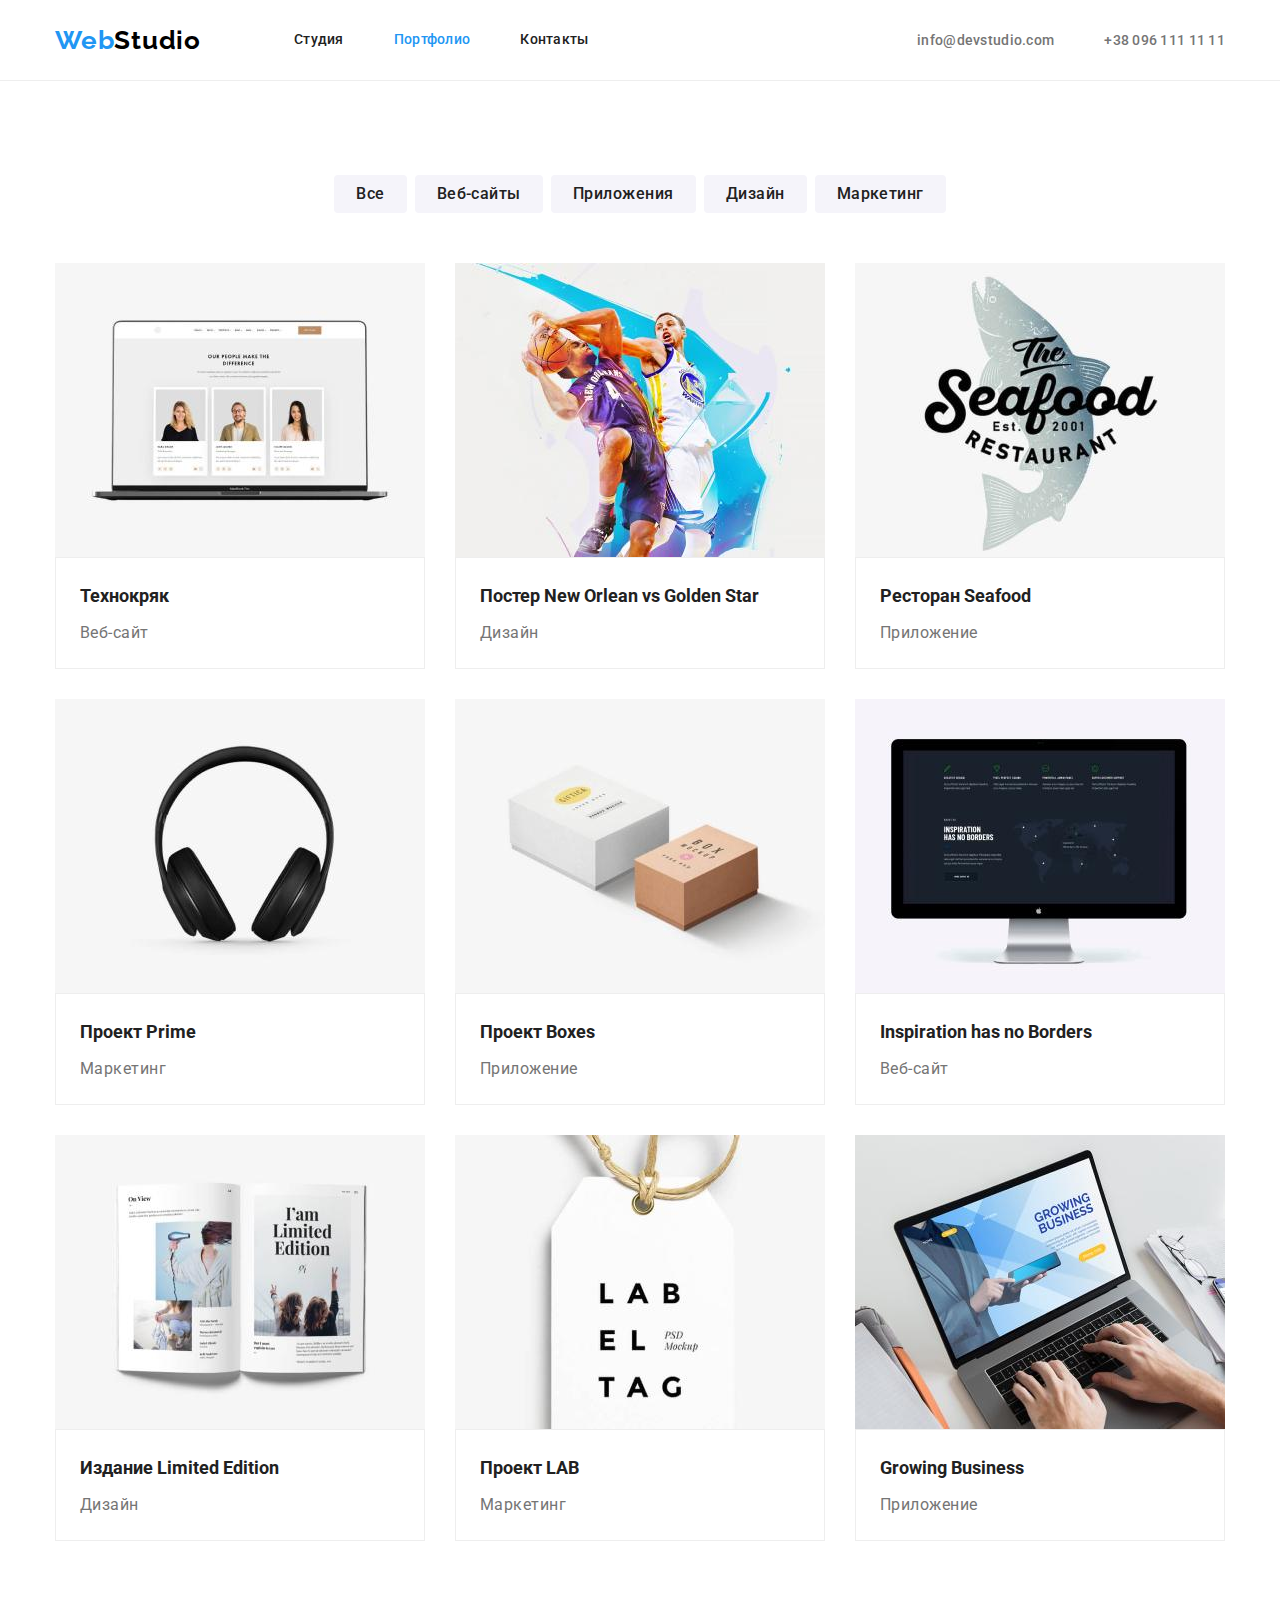
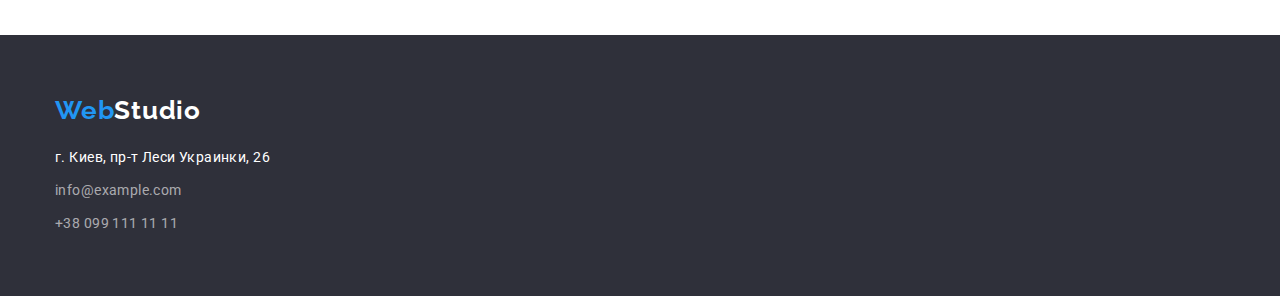
==== portfolio.html @ 88c83467 "copied files from hm3" ====
<!DOCTYPE html>
<html lang="ru">

<head>
    <meta charset="UTF-8">
    <meta http-equiv="X-UA-Compatible" content="IE=edge">
    <meta name="viewport" content="width=device-width, initial-scale=1.0">
    <title>Портфолио</title>
    <link rel="preconnect" href="https://fonts.googleapis.com">
    <link rel="preconnect" href="https://fonts.gstatic.com" crossorigin>
    <link
        href="https://fonts.googleapis.com/css2?family=Raleway:wght@700&family=Roboto:wght@400;500;700;900&display=swap"
        rel="stylesheet">
    <link rel="stylesheet" href="https://cdnjs.cloudflare.com/ajax/libs/modern-normalize/1.1.0/modern-normalize.min.css">
    <link rel="stylesheet" href="./css/styles.css">
</head>
<body>
    <header class="main-header">
        <div class="header-content container">
            <nav class="header-container">
                <a href="./index.html" class="logo link"><span class="accent-logo">Web</span>Studio</a>
                <ul class="nav">
                    <li class="nav-item">
                        <a class="nav-link link" href="./index.html">Студия</a>
                    </li>
                    <li class="nav-item">
                        <a class="nav-link link current" href="./portfolio.html">Портфолио</a>
                    </li>
                    <li class="nav-item">
                        <a class="nav-link link" href="">Контакты</a>
                    </li>
                </ul>
            </nav>
            <ul class="second-address">
                <li class="second-address-item">
                    <a class="second-address-link link" href="mailto:info@devstudio.com">info@devstudio.com</a>
                </li>
                <li class="second-address-item">
                    <a class="second-address-link link" href="tel:+380961111111">+38 096 111 11 11</a>
                </li>
            </ul>
        </div>
    </header>
    <main>
        <!-- Portfolio -->
<section class="section portfolio-section">
    <div class="container">
    <h1 class="visually-hidden">Портфолио работ</h1>
        <ul class="portfolio-list">
            <li class="portfolio-item">
                <button class="portfolio-btn btn" type="button">Все</button>
            </li>
            <li class="portfolio-item">
                <button class="portfolio-btn btn" type="button">Веб-сайты</button>
            </li>
            <li class="portfolio-item">
                <button class="portfolio-btn btn" type="button">Приложения</button>
            </li>
            <li class="portfolio-item">
                <button class="portfolio-btn btn" type="button">Дизайн</button>
            </li>
            <li class="portfolio-item">
                <button class="portfolio-btn btn" type="button">Маркетинг</button>
            </li>
        </ul>
        <ul class="project-list">
            <li class="project-card">
                <a class="link" href=""><img class="project-img" src="./images/portfolio-1.jpg" alt="Изображение трех человек на экране ноутбука"
                        width="370" height="294">
                        <div class="card-content">
                            <h2 class="project-header">Технокряк</h2>
                            <p class="project-desc">Веб-сайт</p>
                        </div>
                </a>
            </li>
            <li class="project-card">
                <a class="link" href=""><img class="project-img" src="./images/portfolio-2.jpg" alt="Двое парней играют в баскетбол" width="370"
                        height="294">
                        <div class="card-content">
                            <h2 class="project-header">Постер <span lang="en">New Orlean vs Golden Star</span></h2>
                            <p class="project-desc">Дизайн</p>
                        </div>
                </a>
            </li>
            <li class="project-card">
                <a class="link" href=""><img class="project-img" src="./images/portfolio-3.jpg" alt="Эмблема ресторана и на заднем фоне рыба"
                        width="370" height="294">
                        <div class="card-content">
                            <h2 class="project-header">Ресторан <span lang="en">Seafood</span></h2>
                            <p class="project-desc">Приложение</p>
                        </div>
                </a>
            </li>
            <li class="project-card">
                <a class="link" href=""><img class="project-img" src="./images/portfolio-4.jpg" alt="Наушники" width="370" height="294">
                    <div class="card-content">
                        <h2 class="project-header">Проект <span lang="en">Prime</span></h2>
                        <p class="project-desc">Маркетинг</p>
                    </div>
                </a>
            </li>
            <li class="project-card">
                <a class="link" href=""><img class="project-img" src="./images/portfolio-5.jpg" alt="Белая и коричневая коробки" width="370"
                        height="294">
                       <div class="card-content">
                           <h2 class="project-header">Проект <span lang="en">Boxes</span></h2>
                           <p class="project-desc">Приложение</p>
                       </div>
                </a>
            </li>
            <li class="project-card">
                <a class="link" href=""><img class="project-img" src="./images/portfolio-6.jpg" alt="Экран компьютера" width="370" height="294">
                    <div class="card-content">
                        <h2 class="project-header" lang="en">Inspiration has no Borders</h2>
                        <p class="project-desc">Веб-сайт</p>
                    </div>
                </a>
            </li>
            <li class="project-card">
                <a class="link" href=""><img class="project-img" src="./images/portfolio-7.jpg" alt="Открытый журнал" width="370" height="294">
                    <div class="card-content">
                        <h2 class="project-header">Издание <span lang="en">Limited Edition</span></h2>
                        <p class="project-desc">Дизайн</p>
                    </div>
                </a>
            </li>
            <li class="project-card">
                <a class="link" href=""><img class="project-img" src="./images/portfolio-8.jpg" alt="Белая этикетка с черной надписью на ней"
                        width="370" height="294">
                        <div class="card-content">
                            <h2 class="project-header">Проект <span lang="en">LAB</span></h2>
                            <p class="project-desc">Маркетинг</p>
                        </div>
                </a>
            </li>
            <li class="project-card">
                <a class="link" href=""><img class="project-img" src="./images/portfolio-9.jpg" alt="Руки мужчины, который работает за ноутбуком"
                        width="370" height="294">
                        <div class="card-content">
                            <h2 class="project-header" lang="en">Growing Business</h2>
                            <p class="project-desc">Приложение</p>
                        </div>
                </a>
            </li>
        </ul>
    </div>
</section>
    </main>
    <footer>
        <div class="container">
            <a href="index.html" class="logo logo-footer link"><span class="accent-logo">Web</span>Studio</a>
            <address>
                <ul class="main-address">
                    <li class="main-address-item">
                        <a class="main-address-link link"
                            href="https://www.google.com/maps/place/Lesi+Ukrainky+Blvd,+26,+Kyiv,+02000/@50.4265807,30.5383858,17z/data=!4m5!3m4!1s0x40d4cf0e033ecbe9:0x57a4dffefec77da0!8m2!3d50.4265807!4d30.5383858">г.
                            Киев, пр-т Леси Украинки, 26</a>
                    </li>
                    <li class="main-address-item">
                        <a class="main-address-link link address-specialty"
                            href="mailto:info@example.com">info@example.com</a>
                    </li>
                    <li class="main-address-item">
                        <a class="main-address-link link address-specialty" href="tel:+380991111111">+38 099 111 11 11</a>
                    </li>
                </ul>
            </address>
        </div>
    
    </footer>
    
    </body>
    
    </html>
---- css/styles.css ----
:root {
  --main-text-color: #212121;
  --second-text-color: #757575;
  --third-text-color: #ffffff;
  --accent-color: #2196f3;
  --second-background-color: #2f303a;
  --third-background-color: #f5f4fa;
  --card-set-gap: 30px;
}

body {
  font-family: 'Roboto', sans-serif;
  color: #212121;
  background-color: #ffffff;
}

h1,
h2,
h3,
h4,
h5,
h6,
p,
ul {
  margin: 0;
  padding: 0;
}

ul {
  list-style: none;
}

img {
  display: block;
  max-width: 100%;
  height: auto;
}

.container {
  width: 1200px;
  padding-left: 15px;
  padding-right: 15px;
  margin: 0 auto;
}

.link {
  text-decoration: none;
  color: inherit;
}

.visually-hidden {
  position: absolute;
  width: 1px;
  height: 1px;
  margin: -1px;
  padding: 0;
  overflow: hidden;
  border: 0;
  clip: rect(0 0 0 0);
}

.btn {
  color: var(--main-text-color);
  background-color: var(--third-background-color);
  border: none;
  cursor: pointer;
}

/* Header */

.logo {
  font-family: 'Raleway';
  font-weight: 700;
  font-size: 26px;
  line-height: 1.19;
  letter-spacing: 0.03em;
  color: #000000;
  margin-right: 93px;
}

.accent-logo {
  color: var(--accent-color);
}

.nav-link {
  display: block;
  font-weight: 500;
  font-size: 14px;
  line-height: 1.14;
  letter-spacing: 0.02em;
  color: var(--main-text-color);
  padding-top: 32px;
  padding-bottom: 32px;
}

.nav-item:not(:last-child) {
  margin-right: 50px;
}

.second-address-item:not(:last-child) {
  margin-right: 50px;
}

.nav-link:hover,
.nav-link:focus,
.second-address-link:hover,
.second-address-link:focus {
  color: var(--accent-color);
}

.second-address-link {
  font-weight: 500;
  font-size: 14px;
  line-height: 1.14;
  letter-spacing: 0.02em;
  color: var(--second-text-color);
  padding-top: 32px;
  padding-bottom: 32px;
}

.nav {
  display: flex;
}

.header-container {
  display: flex;
  align-items: center;
}

.second-address {
  display: flex;
  margin-left: auto;
}

.header-content {
  display: flex;
  align-items: center;
}

.main-header {
  border-bottom: 1px solid #eeeeee;
}

section {
  padding: 94px 0;
}

footer {
  background-color: var(--second-background-color);
  padding-top: 60px;
  padding-bottom: 60px;
}

/* Hero */

.hero {
  font-weight: 900;
  font-size: 44px;
  line-height: 1.36;
  letter-spacing: 0.06em;
  text-transform: uppercase;
  text-align: center;
  color: var(--third-text-color);
  width: 696px;
  margin-bottom: 30px;
  margin-left: auto;
  margin-right: auto;
}

.hero-section {
  text-align: center;
  background-color: var(--second-background-color);
  padding-top: 200px;
  padding-bottom: 200px;
}

.hero-btn {
  font-family: inherit;
  font-weight: 700;
  font-size: 16px;
  line-height: 1.88;
  letter-spacing: 0.06em;
  border-radius: 4px;
  box-shadow: 0px 4px 4px rgba(0, 0, 0, 0.15);
  padding-top: 10px;
  padding-bottom: 10px;
  padding-left: 32px;
  padding-right: 32px;
}

.btn:hover,
.btn:focus {
  background-color: var(--accent-color);
  color: var(--third-text-color);
}

/* Benefits */

.benefits {
  display: flex;
}

.benefits-list:not(:last-child) {
  margin-right: 30px;
}

.benefits-list {
  width: 270px;
}

.benefits-title {
  font-size: 14px;
  line-height: 1.14;
  text-align: left;
  letter-spacing: 0.03em;
  text-transform: uppercase;
  margin-bottom: 10px;
}

.benefits-desc {
  font-size: 14px;
  line-height: 1.71;
  text-align: left;
  letter-spacing: 0.03em;
  color: var(--second-text-color);
}

/* What we do */

.activity-list {
  display: flex;
}

.activity-item:not(:last-child) {
  margin-right: 30px;
}

.activity-section {
  padding-top: 0;
}

.activity,
.team {
  margin-bottom: 50px;
}

.header {
  font-size: 36px;
  line-height: 1.17;
  text-align: center;
  letter-spacing: 0.03em;
}

/* Our team */

.team-list {
  display: flex;
}

.team-item {
  overflow: hidden;
  border-radius: 0px 0px 4px 4px;
  box-shadow: 0px 1px 3px rgba(0, 0, 0, 0.12), 0px 1px 1px rgba(0, 0, 0, 0.14),
    0px 2px 1px rgba(0, 0, 0, 0.2);
}

.team-item:not(:last-child) {
  margin-right: 30px;
}

.our-team {
  background-color: var(--third-background-color);
}

.member-info {
  padding-top: 30px;
  padding-bottom: 30px;
  background-color: var(--third-text-color);
  text-align: center;
}

.team-member {
  font-weight: 500;
  font-size: 16px;
  line-height: 1.19;
  letter-spacing: 0.03em;
  margin-bottom: 10px;
}

.team-desc {
  font-size: 16px;
  line-height: 1.19;
  letter-spacing: 0.03em;
  color: var(--second-text-color);
}

/* Footer */

.logo-footer {
  display: block;
  margin-bottom: 20px;
  color: var(--third-text-color);
}

.main-address-item:not(:last-child) {
  margin-bottom: 9px;
}

.main-address-link {
  font-style: normal;
  font-weight: 400;
  font-size: 14px;
  line-height: 1.71;
  text-align: Left;
  letter-spacing: 0.03em;
  color: var(--third-text-color);
}

.address-specialty {
  color: rgba(255, 255, 255, 0.6);
}

.main-address-link:hover,
.main-address-link:focus {
  color: var(--accent-color);
}

/* Portfolio */

.portfolio-list {
  display: flex;
  justify-content: center;
  margin-bottom: 50px;
}

.portfolio-btn {
  font-family: inherit;
  font-weight: 500;
  font-size: 16px;
  line-height: 1.63;
  text-align: Center;
  letter-spacing: 0.03em;
  border-radius: 4px;
  padding-top: 6px;
  padding-bottom: 6px;
  padding-left: 22px;
  padding-right: 22px;
}

.portfolio-item:not(:last-child) {
  margin-right: 8px;
}

.project-list {
  display: flex;
  flex-wrap: wrap;
  margin-left: calc(-1 * var(--card-set-gap));
  margin-top: calc(-1 * var(--card-set-gap));
}

.project-card > .project-header {
  font-size: 18px;
  line-height: 2;
  text-align: Left;
  letter-spacing: 0.06em;
}

.project-header {
  font-size: 18px;
  line-height: 2;
  margin-bottom: 4px;
}

.project-card {
  flex-basis: calc(100% / 3 - var(--card-set-gap));
  margin-left: var(--card-set-gap);
  margin-top: var(--card-set-gap);
}

.project-desc {
  color: var(--second-text-color);
  font-size: 16px;
  line-height: 1.88;
  text-align: left;
  letter-spacing: 0.03em;
}

.card-content {
  padding-top: 20px;
  padding-bottom: 20px;
  padding-left: 24px;
  padding-right: 24px;
  border: 1px solid #eeeeee;
}

.current {
  color: var(--accent-color);
}
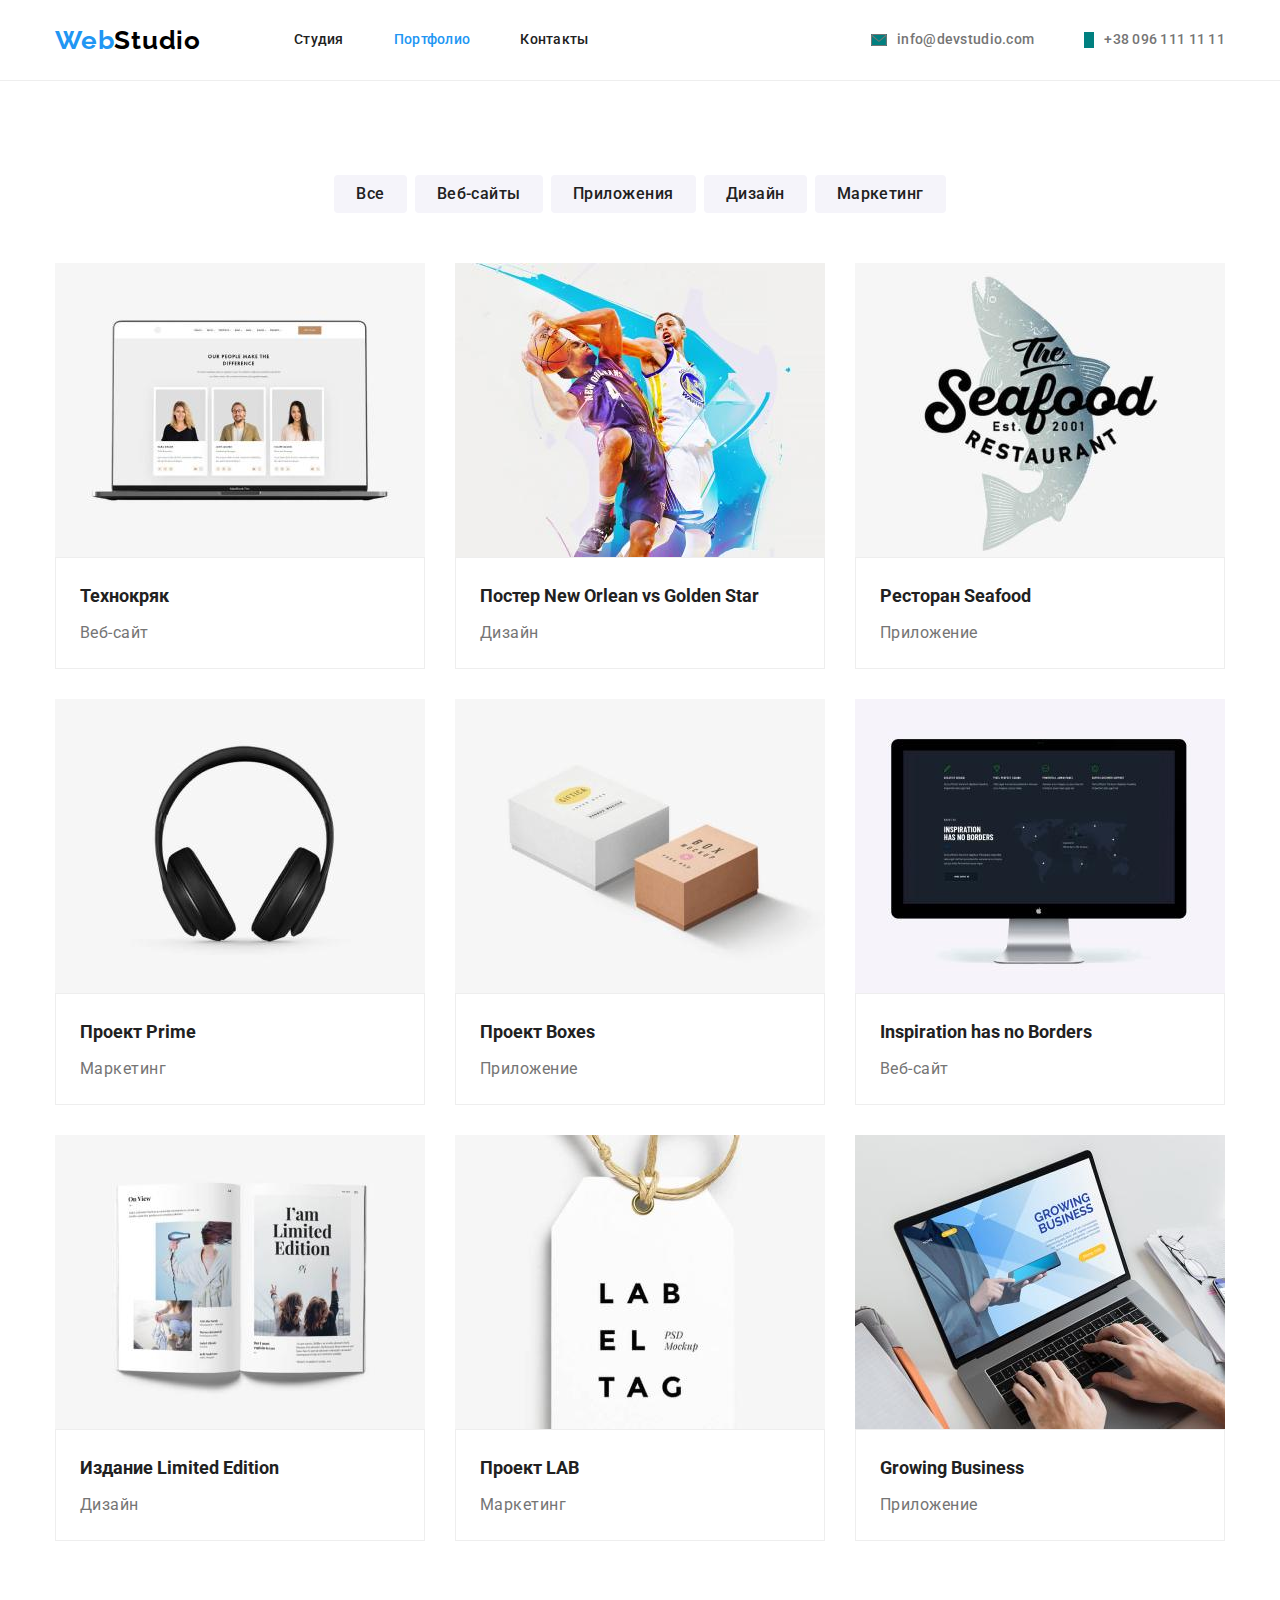
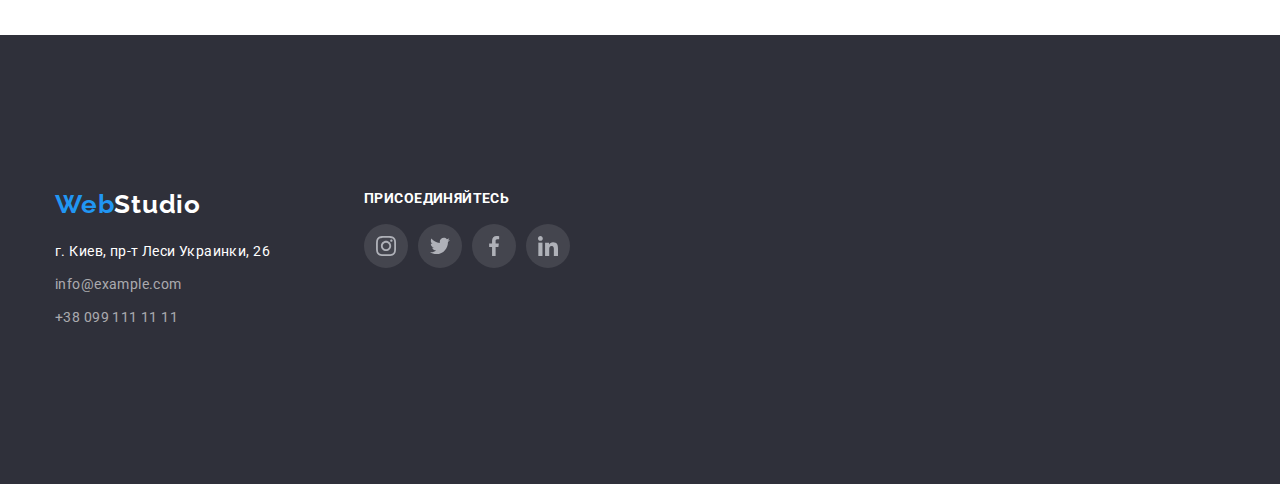
==== commit 189bb7a7: "backgrounds + icons" ====
--- a/portfolio.html
+++ b/portfolio.html
@@ -33,10 +33,18 @@
             </nav>
             <ul class="second-address">
                 <li class="second-address-item">
-                    <a class="second-address-link link" href="mailto:info@devstudio.com">info@devstudio.com</a>
+                    <a class="second-address-link link" href="mailto:info@devstudio.com">
+                        <svg class="social-icon" width="16" height="12">
+                            <use href="./images/sprite.svg#icon-envelope"></use>
+                        </svg>
+                        info@devstudio.com</a>
                 </li>
                 <li class="second-address-item">
-                    <a class="second-address-link link" href="tel:+380961111111">+38 096 111 11 11</a>
+                    <a class="second-address-link link" href="tel:+380961111111">
+                        <svg class="social-icon" width="10" height="16">
+                            <use href="./images/srite.svg#icon-smartphone"></use>
+                        </svg>
+                        +38 096 111 11 11</a>
                 </li>
             </ul>
         </div>
@@ -147,24 +155,61 @@
 </section>
     </main>
     <footer>
-        <div class="container">
-            <a href="index.html" class="logo logo-footer link"><span class="accent-logo">Web</span>Studio</a>
-            <address>
-                <ul class="main-address">
-                    <li class="main-address-item">
-                        <a class="main-address-link link"
-                            href="https://www.google.com/maps/place/Lesi+Ukrainky+Blvd,+26,+Kyiv,+02000/@50.4265807,30.5383858,17z/data=!4m5!3m4!1s0x40d4cf0e033ecbe9:0x57a4dffefec77da0!8m2!3d50.4265807!4d30.5383858">г.
-                            Киев, пр-т Леси Украинки, 26</a>
-                    </li>
-                    <li class="main-address-item">
-                        <a class="main-address-link link address-specialty"
-                            href="mailto:info@example.com">info@example.com</a>
-                    </li>
-                    <li class="main-address-item">
-                        <a class="main-address-link link address-specialty" href="tel:+380991111111">+38 099 111 11 11</a>
+        <div class="container footer-container">
+            <section class="footer-address">
+                <a href="index.html" class="logo logo-footer link"><span class="accent-logo">Web</span>Studio</a>
+                <address>
+                    <ul class="main-address">
+                        <li class="main-address-item">
+                            <a class="main-address-link link"
+                                href="https://www.google.com/maps/place/Lesi+Ukrainky+Blvd,+26,+Kyiv,+02000/@50.4265807,30.5383858,17z/data=!4m5!3m4!1s0x40d4cf0e033ecbe9:0x57a4dffefec77da0!8m2!3d50.4265807!4d30.5383858">г.
+                                Киев, пр-т Леси Украинки, 26</a>
+                        </li>
+                        <li class="main-address-item">
+                            <a class="main-address-link link address-specialty"
+                                href="mailto:info@example.com">info@example.com</a>
+                        </li>
+                        <li class="main-address-item">
+                            <a class="main-address-link link address-specialty" href="tel:+380991111111">+38 099 111 11
+                                11</a>
+                        </li>
+                    </ul>
+    
+                </address>
+            </section>
+            <section class="footer-social">
+                <span class="footer-join">присоединяйтесь</span>
+                <ul class="icons-list">
+                    <li class="icons-item">
+                        <a class="icons-link footer" href="">
+                            <svg class="icon footer" width="20" height="20">
+                                <use href="./images/sprite.svg#icon-instagram"></use>
+                            </svg>
+                        </a>
+                    </li>
+                    <li class="icons-item">
+                        <a class="icons-link footer" href="">
+                            <svg class="icon footer" width="20" height="20">
+                                <use href="./images/sprite.svg#icon-twitter"></use>
+                            </svg>
+                        </a>
+                    </li>
+                    <li class="icons-item">
+                        <a class="icons-link footer" href="">
+                            <svg class="icon footer" width="20" height="20">
+                                <use href="./images/sprite.svg#icon-facebook"></use>
+                            </svg>
+                        </a>
+                    </li>
+                    <li class="icons-item">
+                        <a class="icons-link footer" href="">
+                            <svg class="icon footer" width="20" height="20">
+                                <use href="./images/sprite.svg#icon-linkedin"></use>
+                            </svg>
+                        </a>
                     </li>
                 </ul>
-            </address>
+            </section>
         </div>
     
     </footer>
--- a/css/styles.css
+++ b/css/styles.css
@@ -101,6 +101,11 @@
   margin-right: 50px;
 }
 
+.second-address-item {
+  display: flex;
+  align-items: center;
+}
+
 .nav-link:hover,
 .nav-link:focus,
 .second-address-link:hover,
@@ -116,6 +121,17 @@
   color: var(--second-text-color);
   padding-top: 32px;
   padding-bottom: 32px;
+  display: flex;
+  align-items: center;
+  justify-content: center;
+  width: 100%;
+  height: 100%;
+}
+
+.social-icon {
+  fill: currentColor;
+  margin-right: 10px;
+  background-color: teal;
 }
 
 .nav {
@@ -169,7 +185,17 @@
 
 .hero-section {
   text-align: center;
-  background-color: var(--second-background-color);
+  background-color: #c4c4c4;
+  background-image: linear-gradient(
+      rgba(47, 48, 58, 0.4),
+      rgba(47, 48, 58, 0.4)
+    ),
+    url(../images/hero-bg.jpg);
+  background-repeat: no-repeat;
+  background-position: center;
+  background-size: cover;
+  max-width: 1600px;
+  margin: 0 auto;
   padding-top: 200px;
   padding-bottom: 200px;
 }
@@ -208,6 +234,17 @@
   width: 270px;
 }
 
+.benefits-icon {
+  display: flex;
+  align-items: center;
+  justify-content: center;
+  width: 270px;
+  height: 120px;
+  border-radius: 4px;
+  margin-bottom: 30px;
+  background-color: var(--third-background-color);
+}
+
 .benefits-title {
   font-size: 14px;
   line-height: 1.14;
@@ -292,6 +329,77 @@
   line-height: 1.19;
   letter-spacing: 0.03em;
   color: var(--second-text-color);
+}
+
+.icons-list {
+  display: flex;
+  justify-content: center;
+  align-items: center;
+  margin-top: 16px;
+}
+
+.icons-item:not(:last-child) {
+  margin-right: 10px;
+}
+
+.icons-item {
+  width: 44px;
+  height: 44px;
+}
+
+.icons-link {
+  width: 100%;
+  height: 100%;
+  border-radius: 50%;
+  background-color: teal;
+  display: flex;
+  align-items: center;
+  justify-content: center;
+}
+
+.icons-link:hover .icon,
+.icons-link:focus .icon {
+  fill: #ffffff;
+}
+
+.icon {
+  fill: #afb1b8;
+}
+
+/* Clients */
+
+.clients-header {
+  margin-bottom: 50px;
+}
+
+.clients-section {
+  background-color: #ffffff;
+}
+
+.clients-list {
+  display: flex;
+  justify-content: center;
+  align-items: center;
+}
+
+.clients-item {
+  width: 170px;
+  height: 92px;
+  border: 1px solid #afb1b8;
+  border-radius: 4px;
+}
+
+.clients-item:not(:last-child) {
+  margin-right: 30px;
+}
+
+.clients-link {
+  display: flex;
+  justify-content: center;
+  align-items: center;
+  width: 100%;
+  height: 100%;
+  background-color: burlywood;
 }
 
 /* Footer */
@@ -325,6 +433,37 @@
   color: var(--accent-color);
 }
 
+.footer-address {
+  margin-right: 70px;
+}
+
+.footer-container {
+  display: flex;
+}
+
+.footer-join {
+  font-weight: bold;
+  font-size: 14px;
+  line-height: 1.14;
+  letter-spacing: 0.03em;
+  text-transform: uppercase;
+  color: var(--third-text-color);
+  margin-bottom: 20px;
+}
+
+.icons-link.footer {
+  background-color: rgba(255, 255, 255, 0.1);
+}
+
+.icon.footer {
+  fill: #ffffff;
+}
+
+.icons-link.footer:hover,
+.icons-link.footer:focus {
+  background-color: var(--accent-color);
+}
+
 /* Portfolio */
 
 .portfolio-list {
@@ -351,6 +490,12 @@
   margin-right: 8px;
 }
 
+.portfolio-btn:hover,
+.portfolio-btn:focus {
+  box-shadow: 0px 3px 1px rgba(0, 0, 0, 0.1), 0px 1px 2px rgba(0, 0, 0, 0.08),
+    0px 2px 2px rgba(0, 0, 0, 0.12);
+}
+
 .project-list {
   display: flex;
   flex-wrap: wrap;
@@ -375,6 +520,11 @@
   flex-basis: calc(100% / 3 - var(--card-set-gap));
   margin-left: var(--card-set-gap);
   margin-top: var(--card-set-gap);
+}
+
+.project-card:hover {
+  box-shadow: 0px 1px 1px rgba(0, 0, 0, 0.12), 0px 4px 4px rgba(0, 0, 0, 0.06),
+    1px 4px 6px rgba(0, 0, 0, 0.16);
 }
 
 .project-desc {
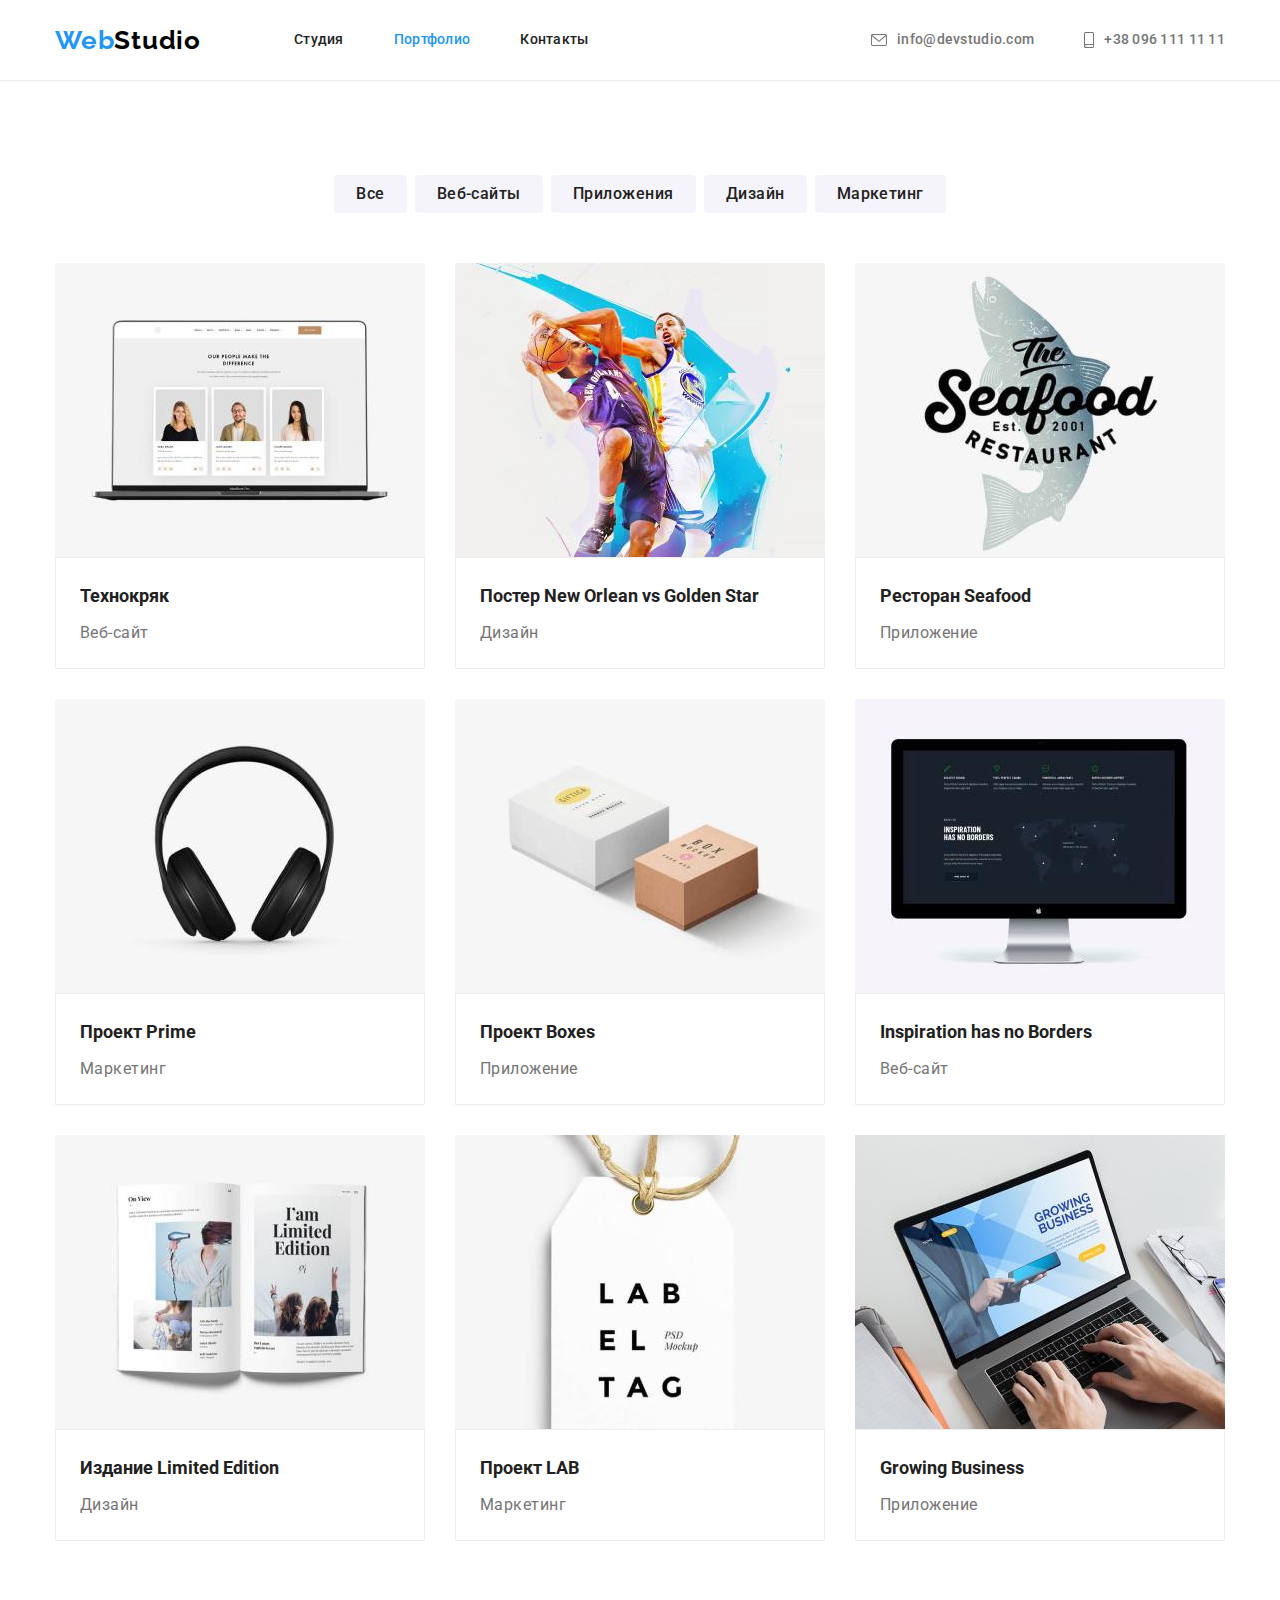
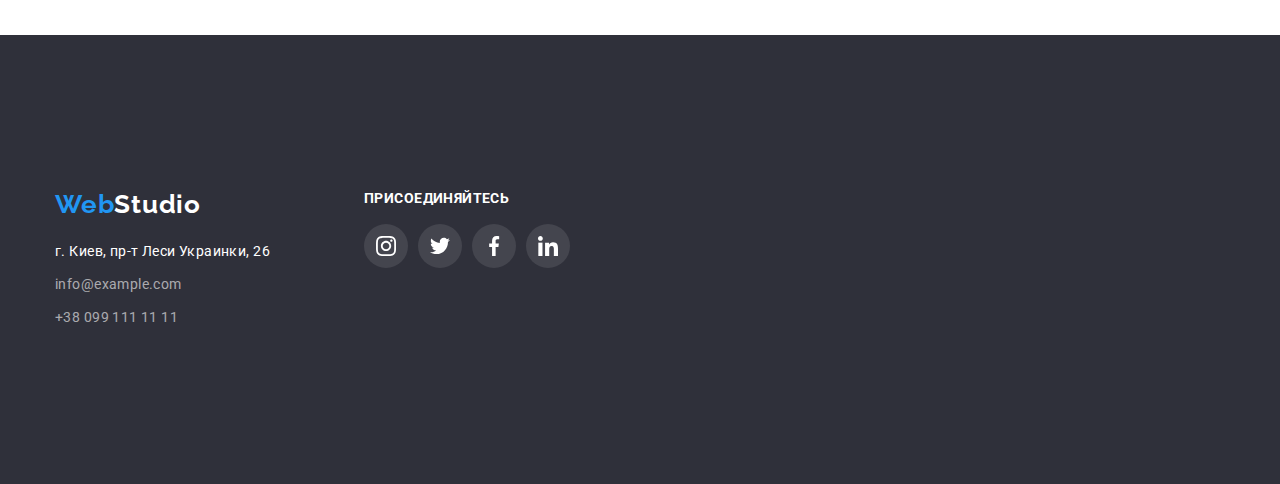
==== commit e27a3cb3: "update" ====
--- a/portfolio.html
+++ b/portfolio.html
@@ -42,7 +42,7 @@
                 <li class="second-address-item">
                     <a class="second-address-link link" href="tel:+380961111111">
                         <svg class="social-icon" width="10" height="16">
-                            <use href="./images/srite.svg#icon-smartphone"></use>
+                            <use href="./images/sprite.svg#icon-smartphone"></use>
                         </svg>
                         +38 096 111 11 11</a>
                 </li>
--- a/css/styles.css
+++ b/css/styles.css
@@ -131,7 +131,10 @@
 .social-icon {
   fill: currentColor;
   margin-right: 10px;
-  background-color: teal;
+}
+
+.social-icon:hover {
+  fill: var(--accent-color);
 }
 
 .nav {
@@ -351,10 +354,13 @@
   width: 100%;
   height: 100%;
   border-radius: 50%;
-  background-color: teal;
-  display: flex;
-  align-items: center;
-  justify-content: center;
+  display: flex;
+  align-items: center;
+  justify-content: center;
+}
+
+.icons-link:hover {
+  background-color: var(--accent-color);
 }
 
 .icons-link:hover .icon,
@@ -399,7 +405,7 @@
   align-items: center;
   width: 100%;
   height: 100%;
-  background-color: burlywood;
+  fill: #afb1b8;
 }
 
 /* Footer */
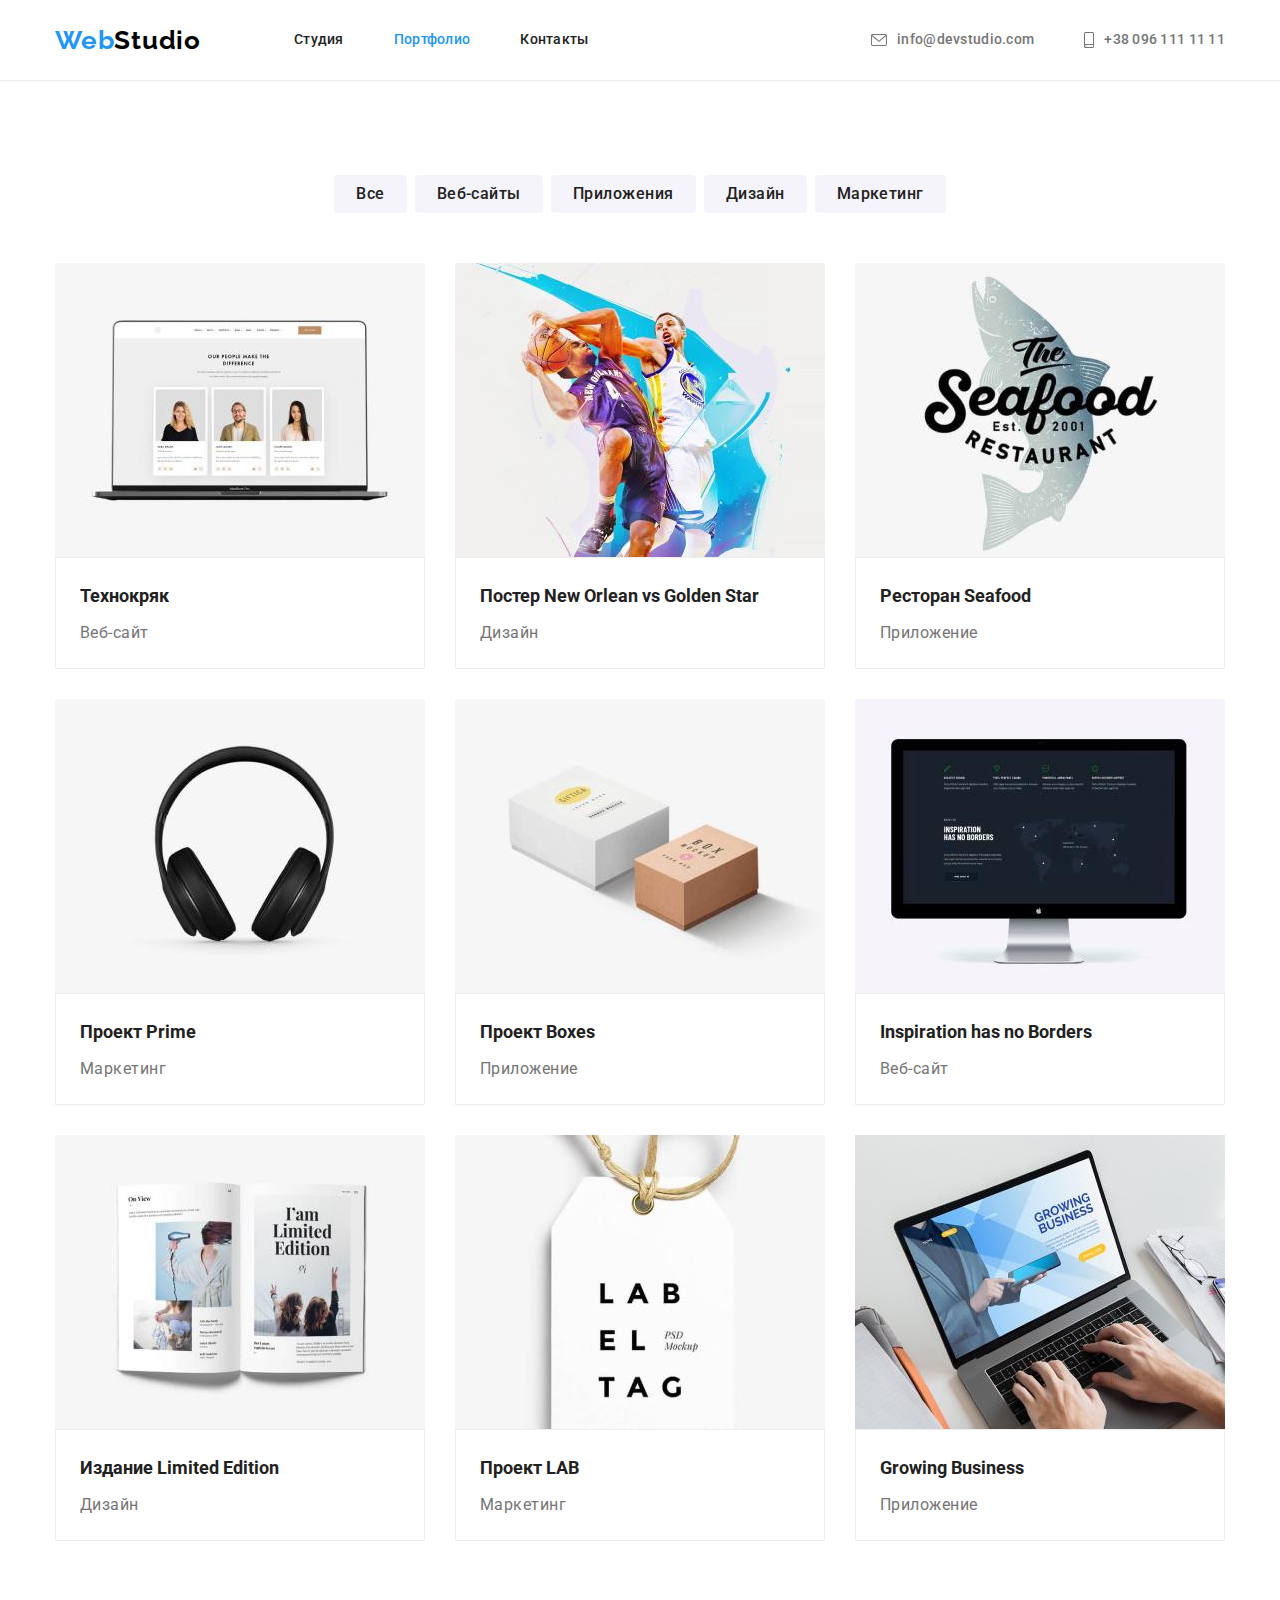
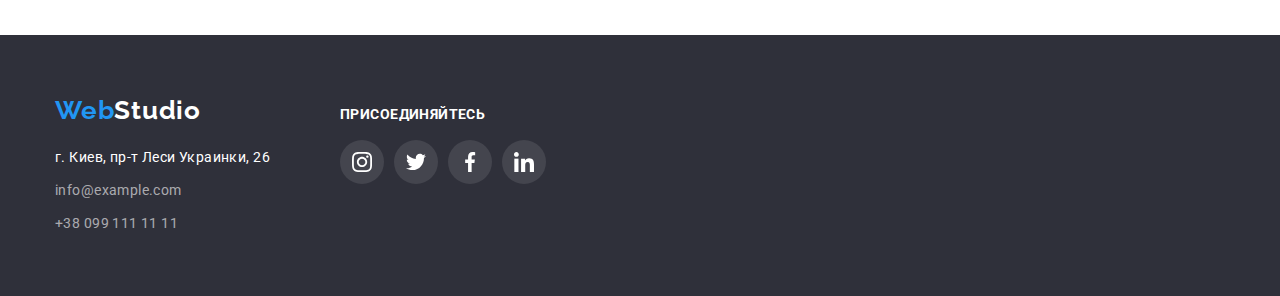
==== commit eae69e92: "update html+css" ====
--- a/portfolio.html
+++ b/portfolio.html
@@ -73,7 +73,7 @@
         </ul>
         <ul class="project-list">
             <li class="project-card">
-                <a class="link" href=""><img class="project-img" src="./images/portfolio-1.jpg" alt="Изображение трех человек на экране ноутбука"
+                <a class="link project-link" href=""><img class="project-img" src="./images/portfolio-1.jpg" alt="Изображение трех человек на экране ноутбука"
                         width="370" height="294">
                         <div class="card-content">
                             <h2 class="project-header">Технокряк</h2>
@@ -82,7 +82,7 @@
                 </a>
             </li>
             <li class="project-card">
-                <a class="link" href=""><img class="project-img" src="./images/portfolio-2.jpg" alt="Двое парней играют в баскетбол" width="370"
+                <a class="link project-link" href=""><img class="project-img" src="./images/portfolio-2.jpg" alt="Двое парней играют в баскетбол" width="370"
                         height="294">
                         <div class="card-content">
                             <h2 class="project-header">Постер <span lang="en">New Orlean vs Golden Star</span></h2>
@@ -91,7 +91,7 @@
                 </a>
             </li>
             <li class="project-card">
-                <a class="link" href=""><img class="project-img" src="./images/portfolio-3.jpg" alt="Эмблема ресторана и на заднем фоне рыба"
+                <a class="link project-link" href=""><img class="project-img" src="./images/portfolio-3.jpg" alt="Эмблема ресторана и на заднем фоне рыба"
                         width="370" height="294">
                         <div class="card-content">
                             <h2 class="project-header">Ресторан <span lang="en">Seafood</span></h2>
@@ -100,7 +100,7 @@
                 </a>
             </li>
             <li class="project-card">
-                <a class="link" href=""><img class="project-img" src="./images/portfolio-4.jpg" alt="Наушники" width="370" height="294">
+                <a class="link project-link" href=""><img class="project-img" src="./images/portfolio-4.jpg" alt="Наушники" width="370" height="294">
                     <div class="card-content">
                         <h2 class="project-header">Проект <span lang="en">Prime</span></h2>
                         <p class="project-desc">Маркетинг</p>
@@ -108,7 +108,7 @@
                 </a>
             </li>
             <li class="project-card">
-                <a class="link" href=""><img class="project-img" src="./images/portfolio-5.jpg" alt="Белая и коричневая коробки" width="370"
+                <a class="link project-link" href=""><img class="project-img" src="./images/portfolio-5.jpg" alt="Белая и коричневая коробки" width="370"
                         height="294">
                        <div class="card-content">
                            <h2 class="project-header">Проект <span lang="en">Boxes</span></h2>
@@ -117,7 +117,7 @@
                 </a>
             </li>
             <li class="project-card">
-                <a class="link" href=""><img class="project-img" src="./images/portfolio-6.jpg" alt="Экран компьютера" width="370" height="294">
+                <a class="link project-link" href=""><img class="project-img" src="./images/portfolio-6.jpg" alt="Экран компьютера" width="370" height="294">
                     <div class="card-content">
                         <h2 class="project-header" lang="en">Inspiration has no Borders</h2>
                         <p class="project-desc">Веб-сайт</p>
@@ -125,7 +125,7 @@
                 </a>
             </li>
             <li class="project-card">
-                <a class="link" href=""><img class="project-img" src="./images/portfolio-7.jpg" alt="Открытый журнал" width="370" height="294">
+                <a class="link project-link" href=""><img class="project-img" src="./images/portfolio-7.jpg" alt="Открытый журнал" width="370" height="294">
                     <div class="card-content">
                         <h2 class="project-header">Издание <span lang="en">Limited Edition</span></h2>
                         <p class="project-desc">Дизайн</p>
@@ -133,7 +133,7 @@
                 </a>
             </li>
             <li class="project-card">
-                <a class="link" href=""><img class="project-img" src="./images/portfolio-8.jpg" alt="Белая этикетка с черной надписью на ней"
+                <a class="link project-link" href=""><img class="project-img" src="./images/portfolio-8.jpg" alt="Белая этикетка с черной надписью на ней"
                         width="370" height="294">
                         <div class="card-content">
                             <h2 class="project-header">Проект <span lang="en">LAB</span></h2>
@@ -142,7 +142,7 @@
                 </a>
             </li>
             <li class="project-card">
-                <a class="link" href=""><img class="project-img" src="./images/portfolio-9.jpg" alt="Руки мужчины, который работает за ноутбуком"
+                <a class="link project-link" href=""><img class="project-img" src="./images/portfolio-9.jpg" alt="Руки мужчины, который работает за ноутбуком"
                         width="370" height="294">
                         <div class="card-content">
                             <h2 class="project-header" lang="en">Growing Business</h2>
@@ -156,7 +156,7 @@
     </main>
     <footer>
         <div class="container footer-container">
-            <section class="footer-address">
+            <div class="footer-address">
                 <a href="index.html" class="logo logo-footer link"><span class="accent-logo">Web</span>Studio</a>
                 <address>
                     <ul class="main-address">
@@ -176,8 +176,8 @@
                     </ul>
     
                 </address>
-            </section>
-            <section class="footer-social">
+            </div>
+            <div class="footer-social">
                 <span class="footer-join">присоединяйтесь</span>
                 <ul class="icons-list">
                     <li class="icons-item">
@@ -209,7 +209,7 @@
                         </a>
                     </li>
                 </ul>
-            </section>
+            </div>
         </div>
     
     </footer>
--- a/css/styles.css
+++ b/css/styles.css
@@ -215,12 +215,16 @@
   padding-bottom: 10px;
   padding-left: 32px;
   padding-right: 32px;
+  color: var(--third-text-color);
+  background-color: var(--accent-color);
 }
 
 .btn:hover,
 .btn:focus {
   background-color: var(--accent-color);
   color: var(--third-text-color);
+  box-shadow: 0px 3px 1px rgba(0, 0, 0, 0.1), 0px 1px 2px rgba(0, 0, 0, 0.08),
+    0px 2px 2px rgba(0, 0, 0, 0.12);
 }
 
 /* Benefits */
@@ -359,7 +363,8 @@
   justify-content: center;
 }
 
-.icons-link:hover {
+.icons-link:hover,
+.icons-link:focus {
   background-color: var(--accent-color);
 }
 
@@ -378,21 +383,14 @@
   margin-bottom: 50px;
 }
 
-.clients-section {
-  background-color: #ffffff;
-}
-
 .clients-list {
   display: flex;
   justify-content: center;
-  align-items: center;
 }
 
 .clients-item {
   width: 170px;
   height: 92px;
-  border: 1px solid #afb1b8;
-  border-radius: 4px;
 }
 
 .clients-item:not(:last-child) {
@@ -406,6 +404,14 @@
   width: 100%;
   height: 100%;
   fill: #afb1b8;
+  border: 1px solid #afb1b8;
+  border-radius: 4px;
+}
+
+.clients-link:hover,
+.clients-link:focus {
+  fill: var(--accent-color);
+  border-color: var(--accent-color);
 }
 
 /* Footer */
@@ -414,6 +420,7 @@
   display: block;
   margin-bottom: 20px;
   color: var(--third-text-color);
+  margin-right: 0;
 }
 
 .main-address-item:not(:last-child) {
@@ -445,6 +452,7 @@
 
 .footer-container {
   display: flex;
+  align-items: baseline;
 }
 
 .footer-join {
@@ -528,7 +536,8 @@
   margin-top: var(--card-set-gap);
 }
 
-.project-card:hover {
+.project-card:hover,
+.project-card:focus {
   box-shadow: 0px 1px 1px rgba(0, 0, 0, 0.12), 0px 4px 4px rgba(0, 0, 0, 0.06),
     1px 4px 6px rgba(0, 0, 0, 0.16);
 }
